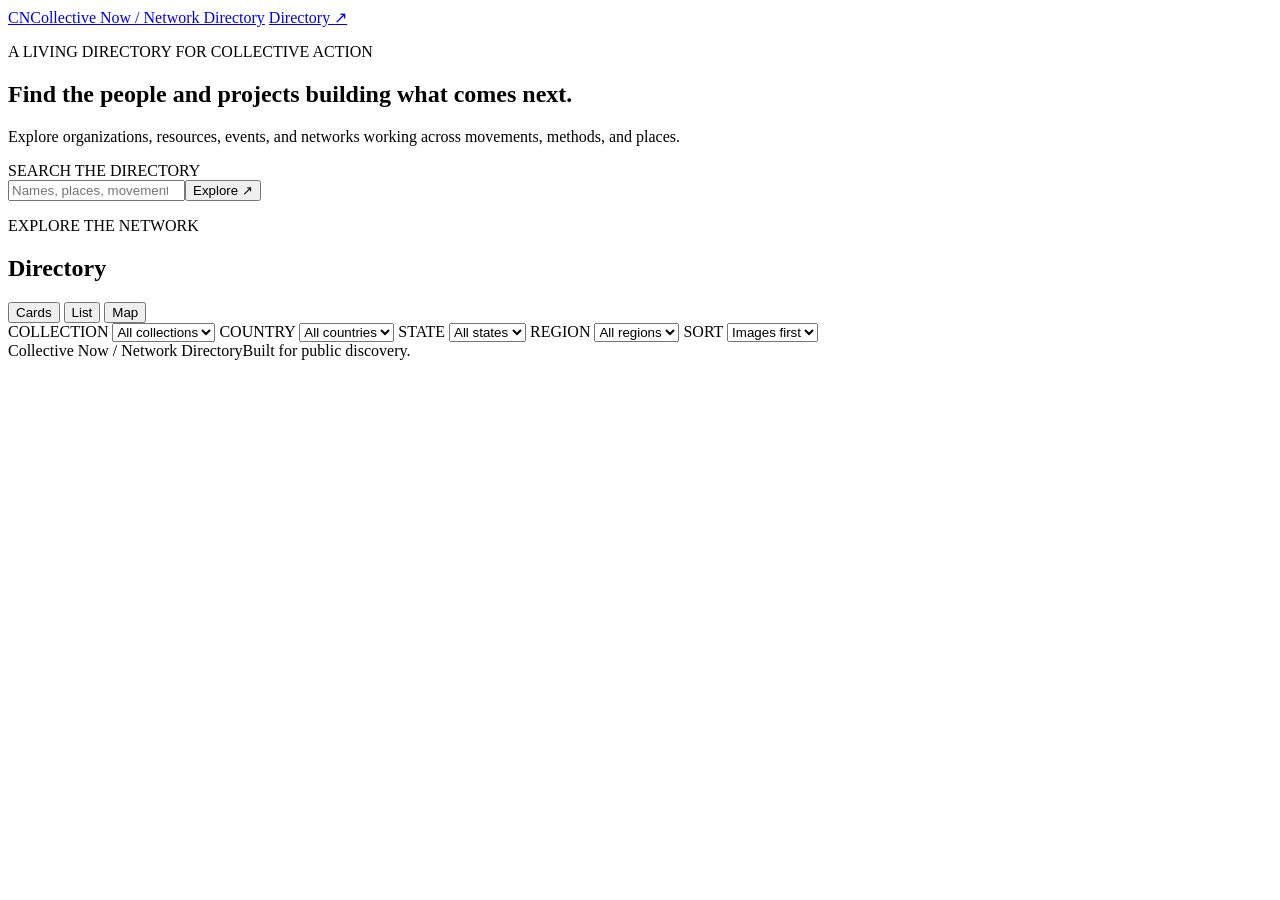
==== index.html @ 12b76c6c "Initialize standalone public directory" ====
<!doctype html>
<html lang="en">
<head>
  <meta charset="utf-8">
  <meta name="viewport" content="width=device-width, initial-scale=1">
  <meta name="theme-color" content="#121816">
  <meta name="description" content="Explore the people and projects building what comes next.">
  <title>Collective Now — Network Directory</title>
  <link rel="stylesheet" href="./vendor/leaflet/leaflet.css">
  <link rel="stylesheet" href="./styles.css">
  <script defer src="./vendor/leaflet/leaflet.js"></script>
  <script defer src="./app.js"></script>
</head>
<body>
  <div class="shell">
    <header class="site-header">
      <a class="brand" href="#/" aria-label="Collective Now directory home"><span class="brand-mark">CN</span><span>Collective Now <span class="brand-sub">/ Network Directory</span></span></a>
      <a class="nav-link" href="#/directory">Directory <span aria-hidden="true">↗</span></a>
    </header>

    <main id="main">
      <section class="hero" id="hero">
        <p class="eyebrow">A LIVING DIRECTORY FOR COLLECTIVE ACTION</p>
        <h1>Find the people and projects building what comes next.</h1>
        <p class="hero-lead">Explore organizations, resources, events, and networks working across movements, methods, and places.</p>
        <form id="hero-search" class="hero-search" action="#/directory">
          <label for="search">SEARCH THE DIRECTORY</label>
          <div class="hero-search-row"><input id="search" type="search" placeholder="Names, places, movements, or methods" autocomplete="off"><button type="submit">Explore <span aria-hidden="true">↗</span></button></div>
        </form>
        <div id="collections" class="collections" aria-label="Directory collections"></div>
      </section>

      <section class="directory" id="directory" aria-labelledby="directory-title">
        <div class="section-heading"><div><p class="eyebrow">EXPLORE THE NETWORK</p><h2 id="directory-title">Directory</h2></div><p id="result-count" class="count" aria-live="polite"></p></div>
        <div class="toolbar">
          <div class="view-switch" role="group" aria-label="Directory view">
            <button type="button" data-view="cards" aria-pressed="true">Cards</button>
            <button type="button" data-view="list" aria-pressed="false">List</button>
            <button type="button" data-view="map" aria-pressed="false">Map</button>
          </div>
          <button type="button" id="clear" class="clear" hidden>Clear filters</button>
        </div>
        <div class="filters">
          <label>COLLECTION <select id="kind"><option value="">All collections</option></select></label>
          <label>COUNTRY <select id="country"><option value="">All countries</option></select></label>
          <label>STATE <select id="state"><option value="">All states</option></select></label>
          <label>REGION <select id="region"><option value="">All regions</option></select></label>
          <label>SORT <select id="sort"><option value="image">Images first</option><option value="az">Name A–Z</option><option value="za">Name Z–A</option></select></label>
        </div>
        <div id="results" class="results cards" aria-live="polite"></div>
        <div id="pagination" class="pagination"></div>
      </section>

      <section id="detail" class="detail" hidden aria-live="polite"></section>
    </main>
    <footer><span>Collective Now / Network Directory</span><span>Built for public discovery.</span></footer>
  </div>
</body>
</html>
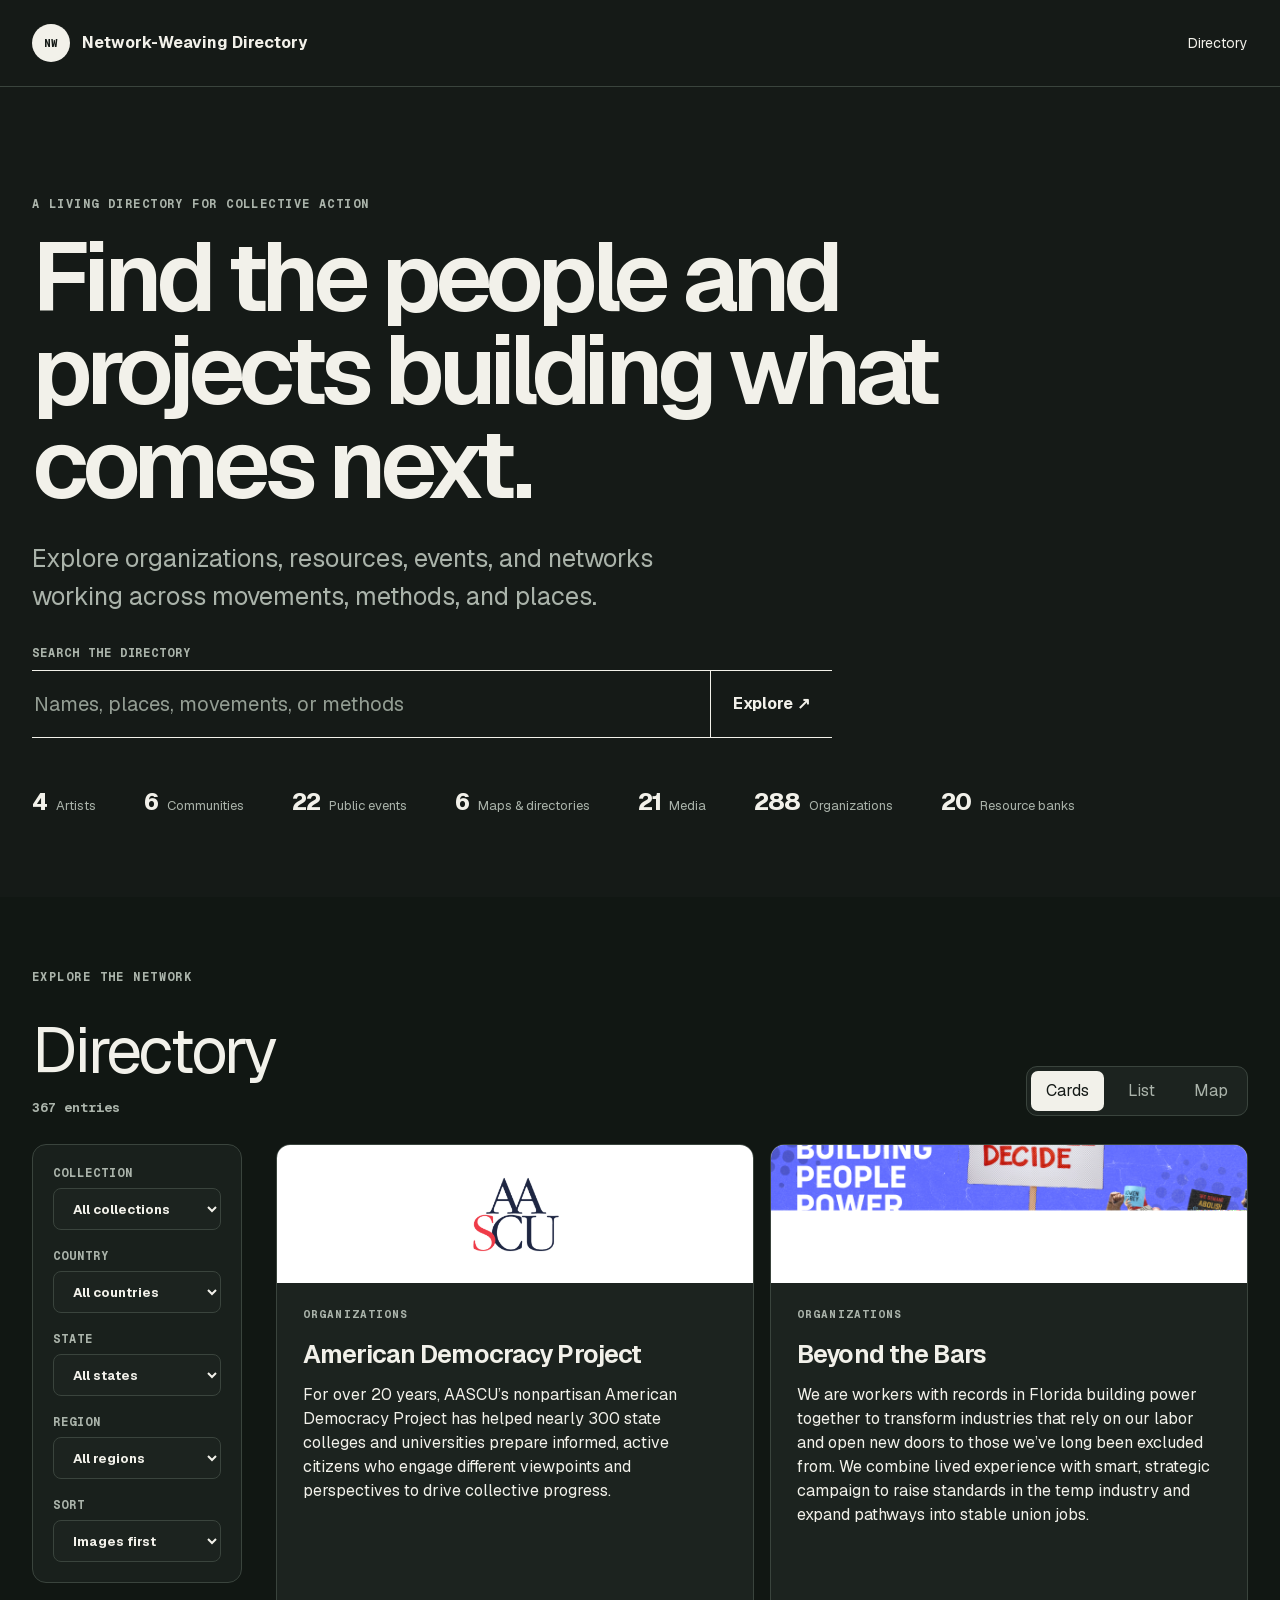
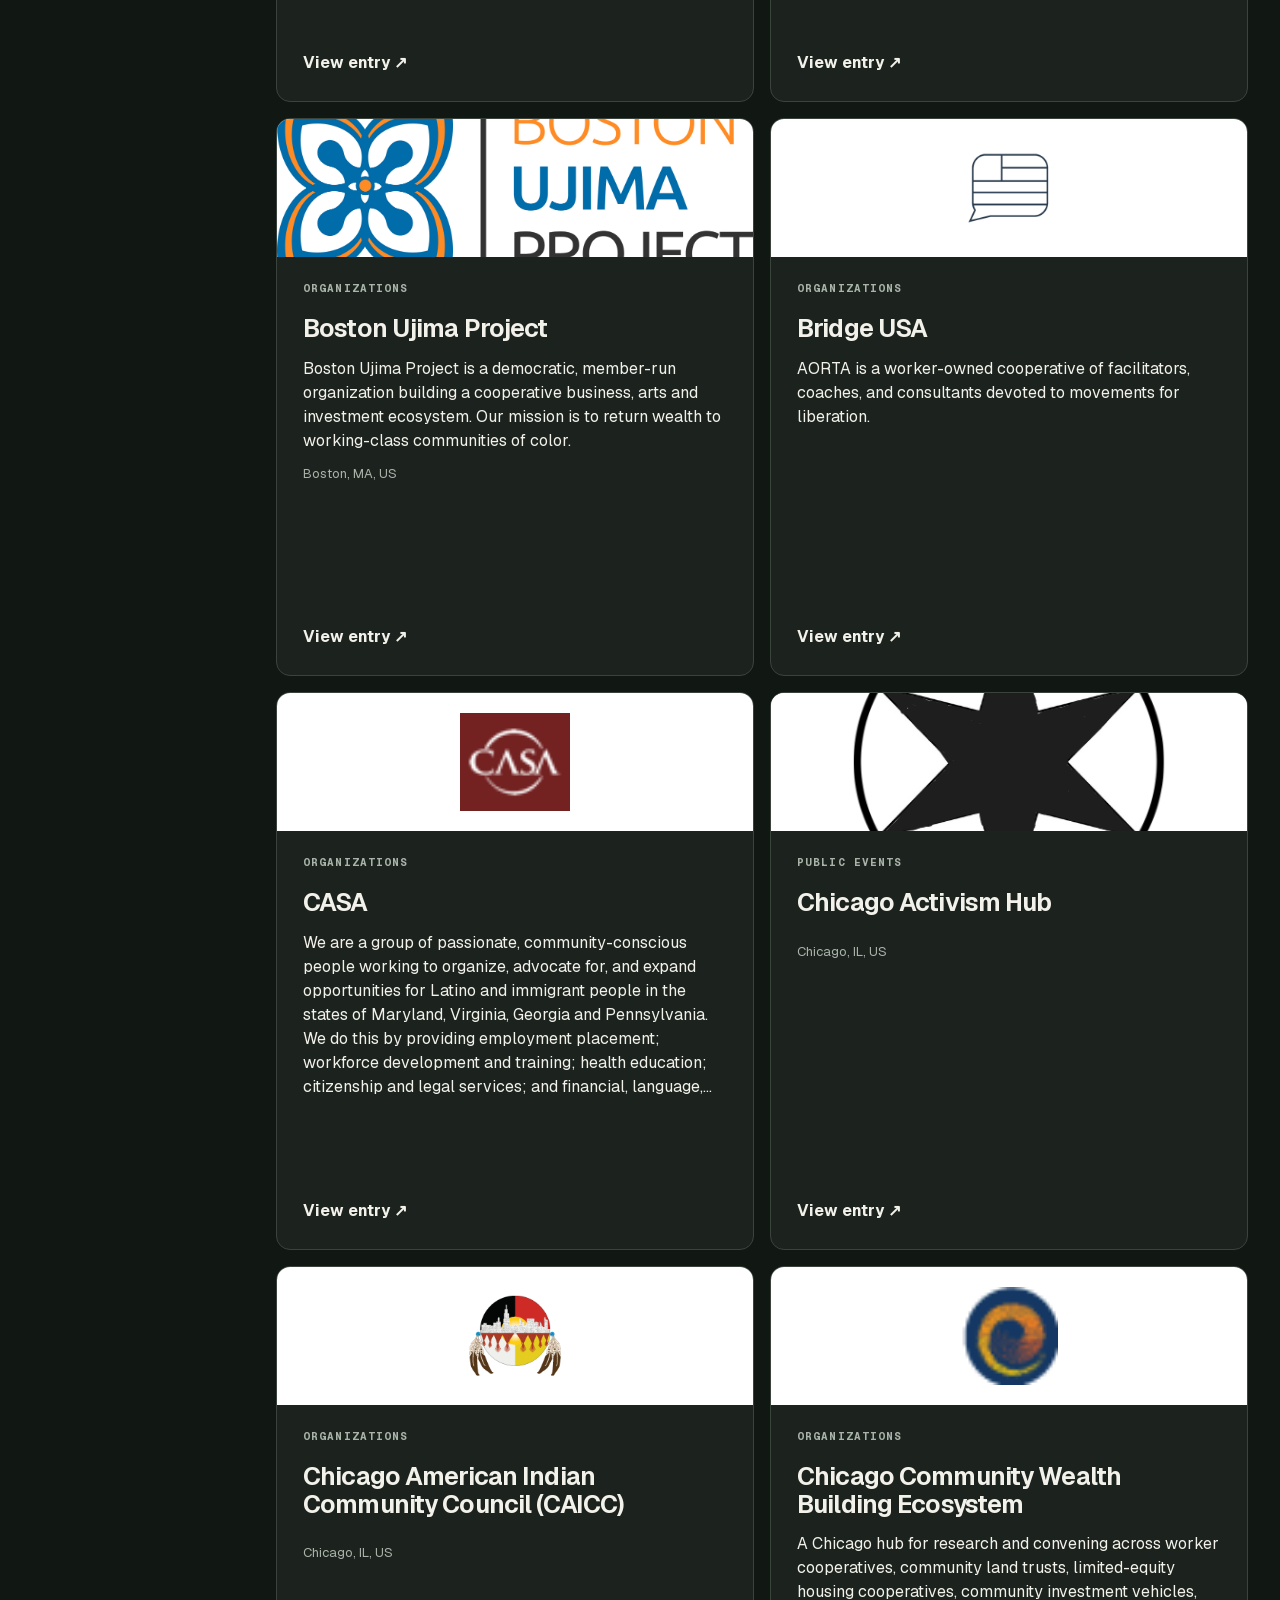
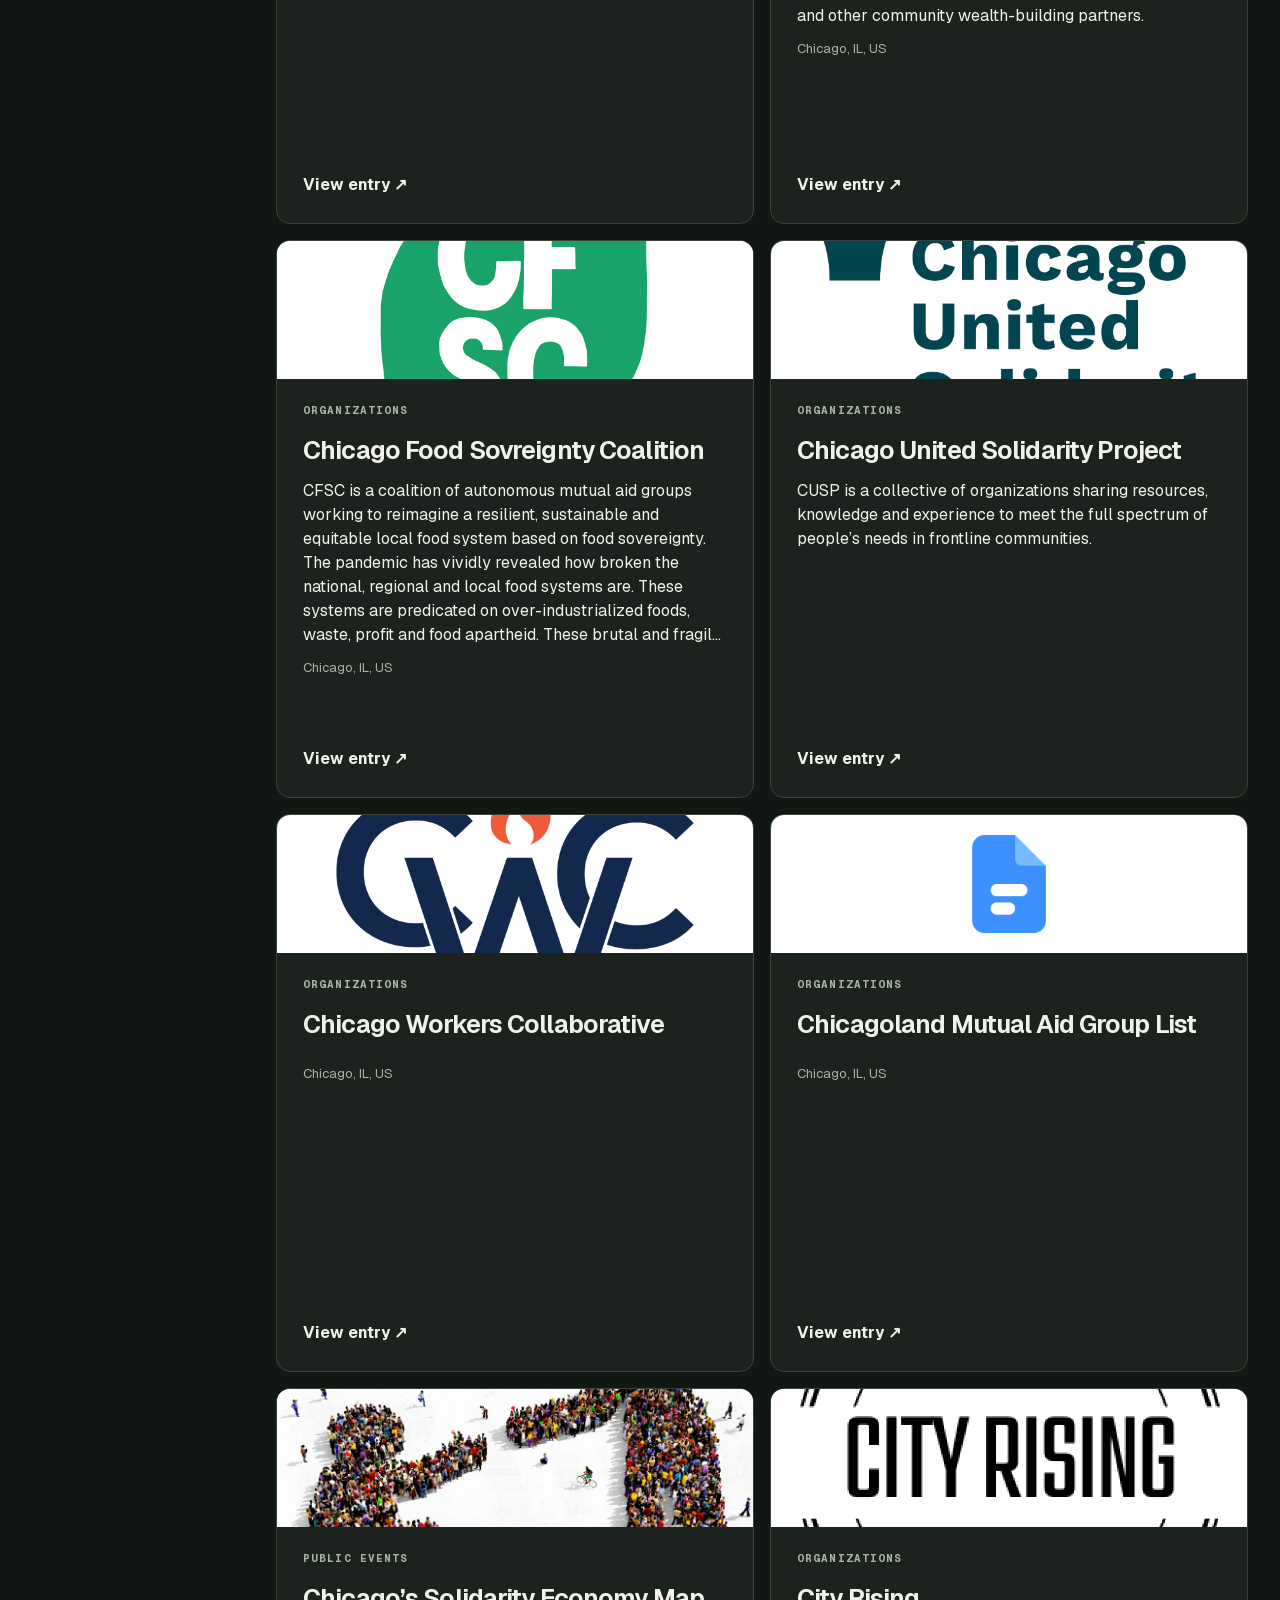
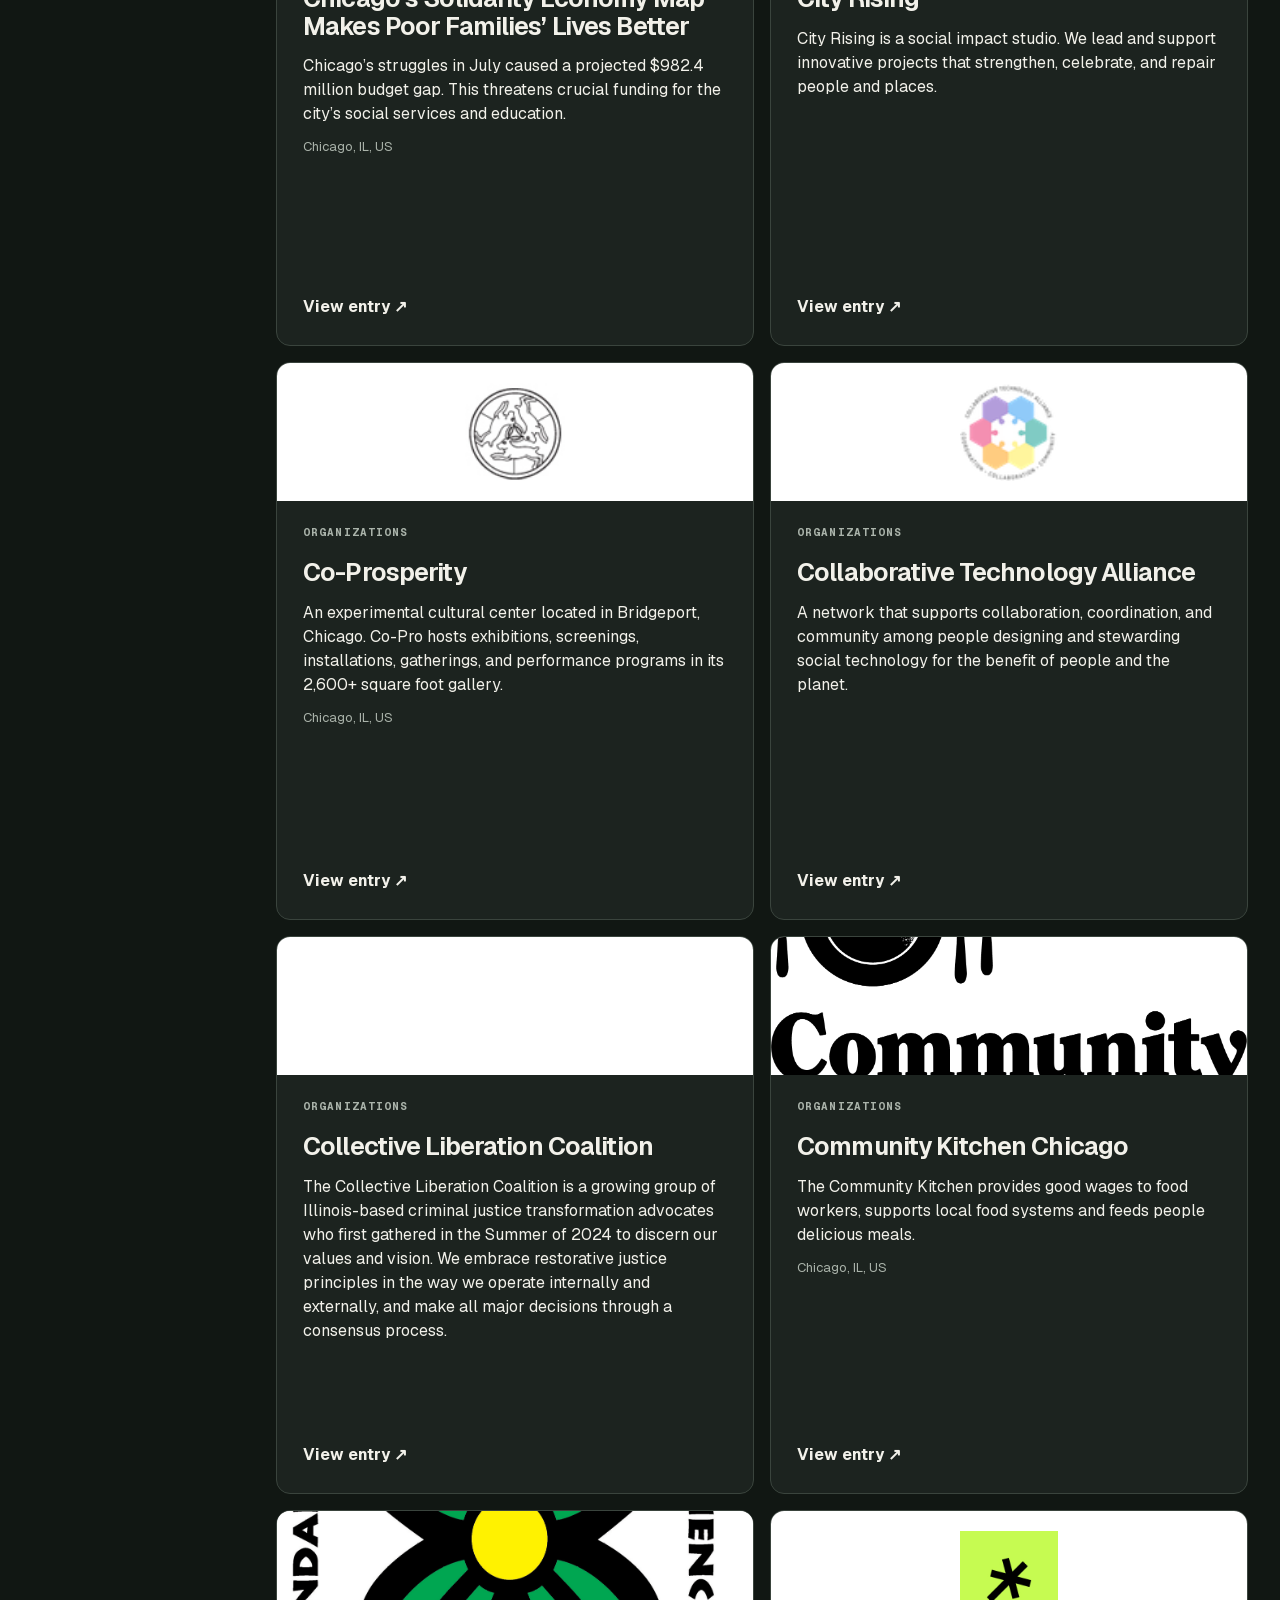
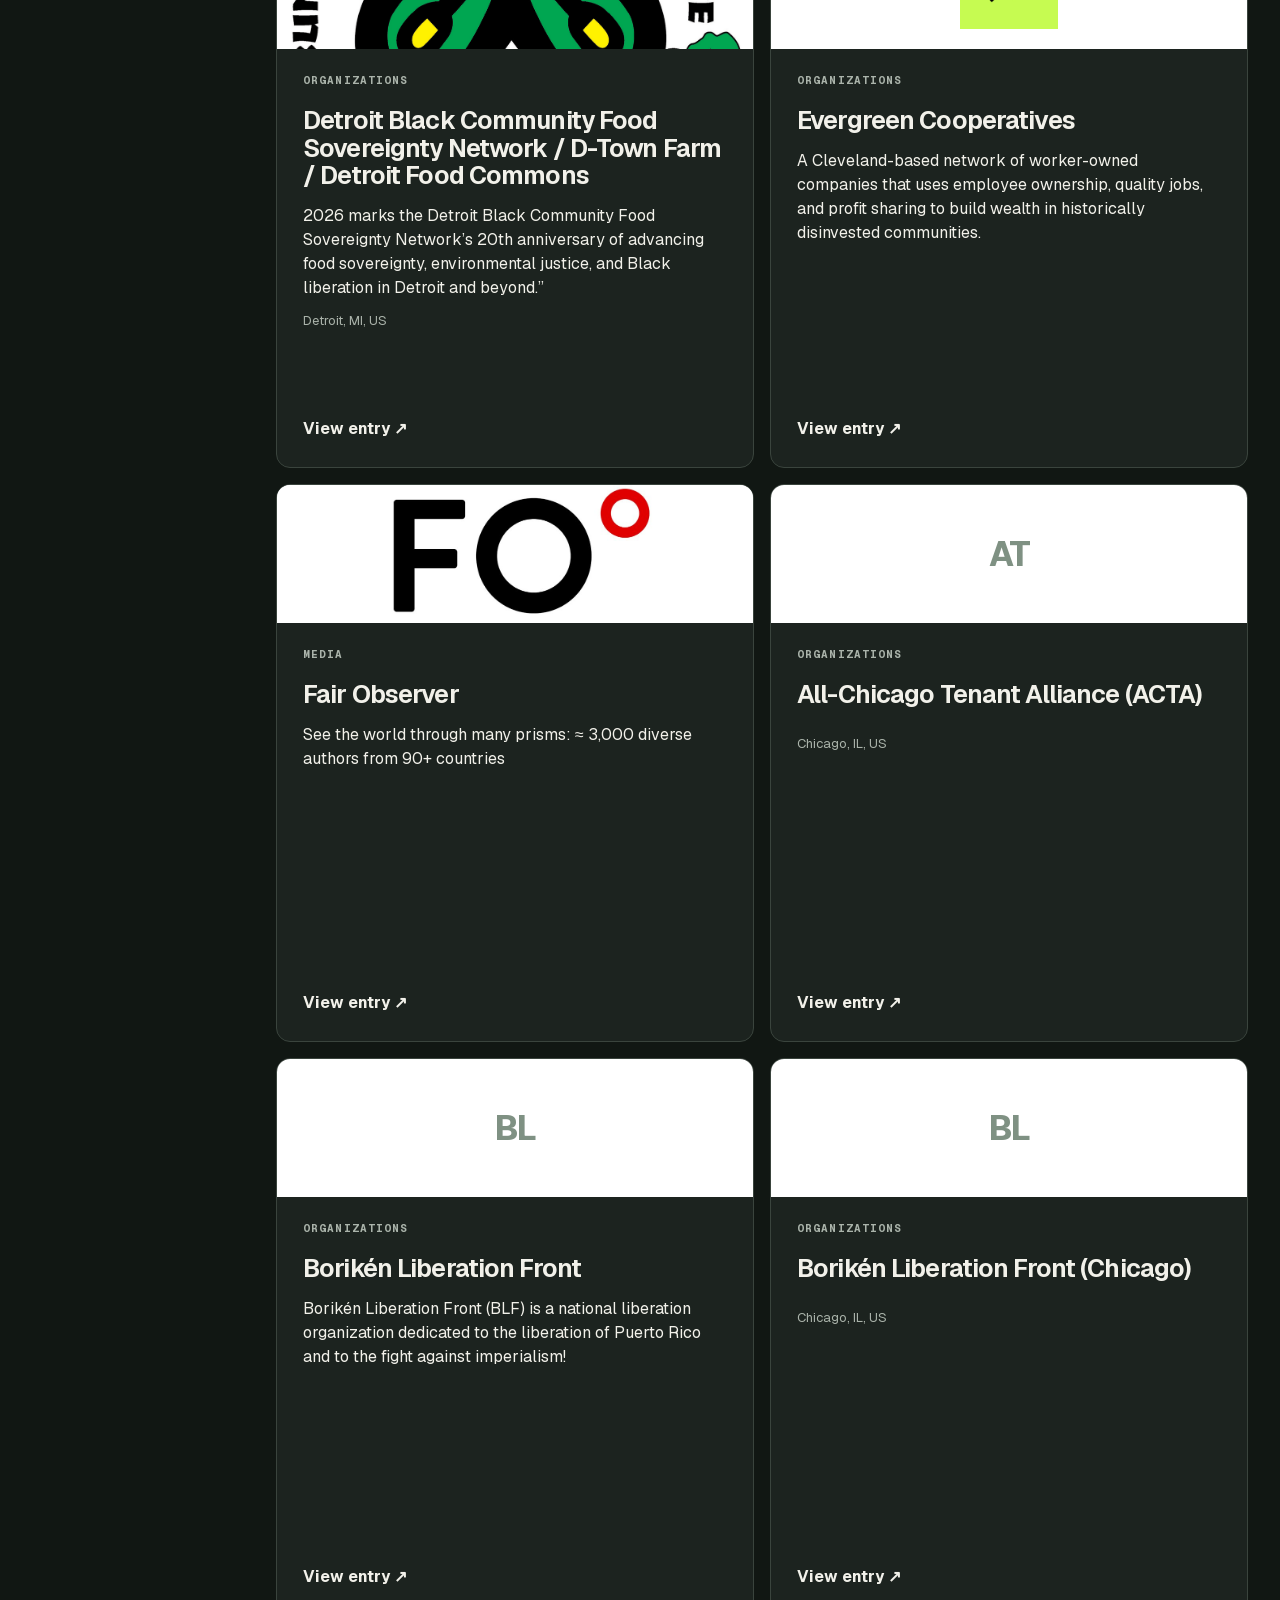
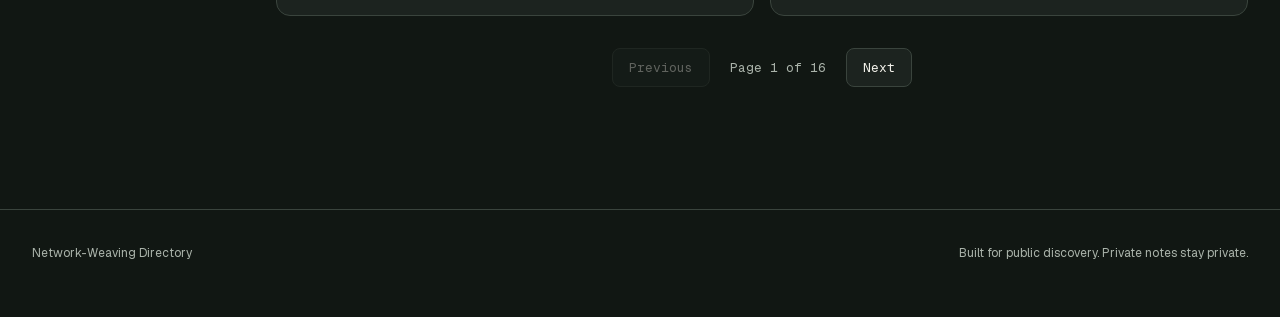
==== commit a897472e: "Restore original Network-Weaving Directory appearance" ====
--- a/index.html
+++ b/index.html
@@ -3,19 +3,20 @@
 <head>
   <meta charset="utf-8">
   <meta name="viewport" content="width=device-width, initial-scale=1">
-  <meta name="theme-color" content="#121816">
+  <meta name="theme-color" content="#151a17">
   <meta name="description" content="Explore the people and projects building what comes next.">
   <title>Collective Now — Network Directory</title>
   <link rel="stylesheet" href="./vendor/leaflet/leaflet.css">
   <link rel="stylesheet" href="./styles.css">
+  <link rel="stylesheet" href="./match.css">
   <script defer src="./vendor/leaflet/leaflet.js"></script>
   <script defer src="./app.js"></script>
 </head>
 <body>
   <div class="shell">
     <header class="site-header">
-      <a class="brand" href="#/" aria-label="Collective Now directory home"><span class="brand-mark">CN</span><span>Collective Now <span class="brand-sub">/ Network Directory</span></span></a>
-      <a class="nav-link" href="#/directory">Directory <span aria-hidden="true">↗</span></a>
+      <a class="brand" href="#/" aria-label="Network-Weaving Directory home"><span class="brand-mark">NW</span><span>Network-Weaving Directory</span></a>
+      <a class="nav-link" href="#/directory">Directory</a>
     </header>
 
     <main id="main">
@@ -31,29 +32,29 @@
       </section>
 
       <section class="directory" id="directory" aria-labelledby="directory-title">
-        <div class="section-heading"><div><p class="eyebrow">EXPLORE THE NETWORK</p><h2 id="directory-title">Directory</h2></div><p id="result-count" class="count" aria-live="polite"></p></div>
-        <div class="toolbar">
+        <div class="section-heading"><div><p class="eyebrow">EXPLORE THE NETWORK</p><h2 id="directory-title">Directory</h2><p id="result-count" class="count" aria-live="polite"></p></div>
           <div class="view-switch" role="group" aria-label="Directory view">
             <button type="button" data-view="cards" aria-pressed="true">Cards</button>
             <button type="button" data-view="list" aria-pressed="false">List</button>
             <button type="button" data-view="map" aria-pressed="false">Map</button>
           </div>
-          <button type="button" id="clear" class="clear" hidden>Clear filters</button>
         </div>
-        <div class="filters">
-          <label>COLLECTION <select id="kind"><option value="">All collections</option></select></label>
-          <label>COUNTRY <select id="country"><option value="">All countries</option></select></label>
-          <label>STATE <select id="state"><option value="">All states</option></select></label>
-          <label>REGION <select id="region"><option value="">All regions</option></select></label>
-          <label>SORT <select id="sort"><option value="image">Images first</option><option value="az">Name A–Z</option><option value="za">Name Z–A</option></select></label>
+        <div class="directory-layout">
+          <aside class="filters" aria-label="Directory filters">
+            <label>COLLECTION <select id="kind"><option value="">All collections</option></select></label>
+            <label>COUNTRY <select id="country"><option value="">All countries</option></select></label>
+            <label>STATE <select id="state"><option value="">All states</option></select></label>
+            <label>REGION <select id="region"><option value="">All regions</option></select></label>
+            <label>SORT <select id="sort"><option value="image">Images first</option><option value="az">Name A–Z</option><option value="za">Name Z–A</option></select></label>
+            <button type="button" id="clear" class="clear" hidden>Clear filters</button>
+          </aside>
+          <div class="directory-content"><div id="results" class="results cards" aria-live="polite"></div><div id="pagination" class="pagination"></div></div>
         </div>
-        <div id="results" class="results cards" aria-live="polite"></div>
-        <div id="pagination" class="pagination"></div>
       </section>
 
       <section id="detail" class="detail" hidden aria-live="polite"></section>
     </main>
-    <footer><span>Collective Now / Network Directory</span><span>Built for public discovery.</span></footer>
+    <footer><span>Network-Weaving Directory</span><span>Built for public discovery. Private notes stay private.</span></footer>
   </div>
 </body>
 </html>
--- a/vendor/leaflet/leaflet.css
+++ b/vendor/leaflet/leaflet.css
@@ -0,0 +1,661 @@
+/* required styles */
+
+.leaflet-pane,
+.leaflet-tile,
+.leaflet-marker-icon,
+.leaflet-marker-shadow,
+.leaflet-tile-container,
+.leaflet-pane > svg,
+.leaflet-pane > canvas,
+.leaflet-zoom-box,
+.leaflet-image-layer,
+.leaflet-layer {
+	position: absolute;
+	left: 0;
+	top: 0;
+	}
+.leaflet-container {
+	overflow: hidden;
+	}
+.leaflet-tile,
+.leaflet-marker-icon,
+.leaflet-marker-shadow {
+	-webkit-user-select: none;
+	   -moz-user-select: none;
+	        user-select: none;
+	  -webkit-user-drag: none;
+	}
+/* Prevents IE11 from highlighting tiles in blue */
+.leaflet-tile::selection {
+	background: transparent;
+}
+/* Safari renders non-retina tile on retina better with this, but Chrome is worse */
+.leaflet-safari .leaflet-tile {
+	image-rendering: -webkit-optimize-contrast;
+	}
+/* hack that prevents hw layers "stretching" when loading new tiles */
+.leaflet-safari .leaflet-tile-container {
+	width: 1600px;
+	height: 1600px;
+	-webkit-transform-origin: 0 0;
+	}
+.leaflet-marker-icon,
+.leaflet-marker-shadow {
+	display: block;
+	}
+/* .leaflet-container svg: reset svg max-width decleration shipped in Joomla! (joomla.org) 3.x */
+/* .leaflet-container img: map is broken in FF if you have max-width: 100% on tiles */
+.leaflet-container .leaflet-overlay-pane svg {
+	max-width: none !important;
+	max-height: none !important;
+	}
+.leaflet-container .leaflet-marker-pane img,
+.leaflet-container .leaflet-shadow-pane img,
+.leaflet-container .leaflet-tile-pane img,
+.leaflet-container img.leaflet-image-layer,
+.leaflet-container .leaflet-tile {
+	max-width: none !important;
+	max-height: none !important;
+	width: auto;
+	padding: 0;
+	}
+
+.leaflet-container img.leaflet-tile {
+	/* See: https://bugs.chromium.org/p/chromium/issues/detail?id=600120 */
+	mix-blend-mode: plus-lighter;
+}
+
+.leaflet-container.leaflet-touch-zoom {
+	-ms-touch-action: pan-x pan-y;
+	touch-action: pan-x pan-y;
+	}
+.leaflet-container.leaflet-touch-drag {
+	-ms-touch-action: pinch-zoom;
+	/* Fallback for FF which doesn't support pinch-zoom */
+	touch-action: none;
+	touch-action: pinch-zoom;
+}
+.leaflet-container.leaflet-touch-drag.leaflet-touch-zoom {
+	-ms-touch-action: none;
+	touch-action: none;
+}
+.leaflet-container {
+	-webkit-tap-highlight-color: transparent;
+}
+.leaflet-container a {
+	-webkit-tap-highlight-color: rgba(51, 181, 229, 0.4);
+}
+.leaflet-tile {
+	filter: inherit;
+	visibility: hidden;
+	}
+.leaflet-tile-loaded {
+	visibility: inherit;
+	}
+.leaflet-zoom-box {
+	width: 0;
+	height: 0;
+	-moz-box-sizing: border-box;
+	     box-sizing: border-box;
+	z-index: 800;
+	}
+/* workaround for https://bugzilla.mozilla.org/show_bug.cgi?id=888319 */
+.leaflet-overlay-pane svg {
+	-moz-user-select: none;
+	}
+
+.leaflet-pane         { z-index: 400; }
+
+.leaflet-tile-pane    { z-index: 200; }
+.leaflet-overlay-pane { z-index: 400; }
+.leaflet-shadow-pane  { z-index: 500; }
+.leaflet-marker-pane  { z-index: 600; }
+.leaflet-tooltip-pane   { z-index: 650; }
+.leaflet-popup-pane   { z-index: 700; }
+
+.leaflet-map-pane canvas { z-index: 100; }
+.leaflet-map-pane svg    { z-index: 200; }
+
+.leaflet-vml-shape {
+	width: 1px;
+	height: 1px;
+	}
+.lvml {
+	behavior: url(#default#VML);
+	display: inline-block;
+	position: absolute;
+	}
+
+
+/* control positioning */
+
+.leaflet-control {
+	position: relative;
+	z-index: 800;
+	pointer-events: visiblePainted; /* IE 9-10 doesn't have auto */
+	pointer-events: auto;
+	}
+.leaflet-top,
+.leaflet-bottom {
+	position: absolute;
+	z-index: 1000;
+	pointer-events: none;
+	}
+.leaflet-top {
+	top: 0;
+	}
+.leaflet-right {
+	right: 0;
+	}
+.leaflet-bottom {
+	bottom: 0;
+	}
+.leaflet-left {
+	left: 0;
+	}
+.leaflet-control {
+	float: left;
+	clear: both;
+	}
+.leaflet-right .leaflet-control {
+	float: right;
+	}
+.leaflet-top .leaflet-control {
+	margin-top: 10px;
+	}
+.leaflet-bottom .leaflet-control {
+	margin-bottom: 10px;
+	}
+.leaflet-left .leaflet-control {
+	margin-left: 10px;
+	}
+.leaflet-right .leaflet-control {
+	margin-right: 10px;
+	}
+
+
+/* zoom and fade animations */
+
+.leaflet-fade-anim .leaflet-popup {
+	opacity: 0;
+	-webkit-transition: opacity 0.2s linear;
+	   -moz-transition: opacity 0.2s linear;
+	        transition: opacity 0.2s linear;
+	}
+.leaflet-fade-anim .leaflet-map-pane .leaflet-popup {
+	opacity: 1;
+	}
+.leaflet-zoom-animated {
+	-webkit-transform-origin: 0 0;
+	    -ms-transform-origin: 0 0;
+	        transform-origin: 0 0;
+	}
+svg.leaflet-zoom-animated {
+	will-change: transform;
+}
+
+.leaflet-zoom-anim .leaflet-zoom-animated {
+	-webkit-transition: -webkit-transform 0.25s cubic-bezier(0,0,0.25,1);
+	   -moz-transition:    -moz-transform 0.25s cubic-bezier(0,0,0.25,1);
+	        transition:         transform 0.25s cubic-bezier(0,0,0.25,1);
+	}
+.leaflet-zoom-anim .leaflet-tile,
+.leaflet-pan-anim .leaflet-tile {
+	-webkit-transition: none;
+	   -moz-transition: none;
+	        transition: none;
+	}
+
+.leaflet-zoom-anim .leaflet-zoom-hide {
+	visibility: hidden;
+	}
+
+
+/* cursors */
+
+.leaflet-interactive {
+	cursor: pointer;
+	}
+.leaflet-grab {
+	cursor: -webkit-grab;
+	cursor:    -moz-grab;
+	cursor:         grab;
+	}
+.leaflet-crosshair,
+.leaflet-crosshair .leaflet-interactive {
+	cursor: crosshair;
+	}
+.leaflet-popup-pane,
+.leaflet-control {
+	cursor: auto;
+	}
+.leaflet-dragging .leaflet-grab,
+.leaflet-dragging .leaflet-grab .leaflet-interactive,
+.leaflet-dragging .leaflet-marker-draggable {
+	cursor: move;
+	cursor: -webkit-grabbing;
+	cursor:    -moz-grabbing;
+	cursor:         grabbing;
+	}
+
+/* marker & overlays interactivity */
+.leaflet-marker-icon,
+.leaflet-marker-shadow,
+.leaflet-image-layer,
+.leaflet-pane > svg path,
+.leaflet-tile-container {
+	pointer-events: none;
+	}
+
+.leaflet-marker-icon.leaflet-interactive,
+.leaflet-image-layer.leaflet-interactive,
+.leaflet-pane > svg path.leaflet-interactive,
+svg.leaflet-image-layer.leaflet-interactive path {
+	pointer-events: visiblePainted; /* IE 9-10 doesn't have auto */
+	pointer-events: auto;
+	}
+
+/* visual tweaks */
+
+.leaflet-container {
+	background: #ddd;
+	outline-offset: 1px;
+	}
+.leaflet-container a {
+	color: #0078A8;
+	}
+.leaflet-zoom-box {
+	border: 2px dotted #38f;
+	background: rgba(255,255,255,0.5);
+	}
+
+
+/* general typography */
+.leaflet-container {
+	font-family: "Helvetica Neue", Arial, Helvetica, sans-serif;
+	font-size: 12px;
+	font-size: 0.75rem;
+	line-height: 1.5;
+	}
+
+
+/* general toolbar styles */
+
+.leaflet-bar {
+	box-shadow: 0 1px 5px rgba(0,0,0,0.65);
+	border-radius: 4px;
+	}
+.leaflet-bar a {
+	background-color: #fff;
+	border-bottom: 1px solid #ccc;
+	width: 26px;
+	height: 26px;
+	line-height: 26px;
+	display: block;
+	text-align: center;
+	text-decoration: none;
+	color: black;
+	}
+.leaflet-bar a,
+.leaflet-control-layers-toggle {
+	background-position: 50% 50%;
+	background-repeat: no-repeat;
+	display: block;
+	}
+.leaflet-bar a:hover,
+.leaflet-bar a:focus {
+	background-color: #f4f4f4;
+	}
+.leaflet-bar a:first-child {
+	border-top-left-radius: 4px;
+	border-top-right-radius: 4px;
+	}
+.leaflet-bar a:last-child {
+	border-bottom-left-radius: 4px;
+	border-bottom-right-radius: 4px;
+	border-bottom: none;
+	}
+.leaflet-bar a.leaflet-disabled {
+	cursor: default;
+	background-color: #f4f4f4;
+	color: #bbb;
+	}
+
+.leaflet-touch .leaflet-bar a {
+	width: 30px;
+	height: 30px;
+	line-height: 30px;
+	}
+.leaflet-touch .leaflet-bar a:first-child {
+	border-top-left-radius: 2px;
+	border-top-right-radius: 2px;
+	}
+.leaflet-touch .leaflet-bar a:last-child {
+	border-bottom-left-radius: 2px;
+	border-bottom-right-radius: 2px;
+	}
+
+/* zoom control */
+
+.leaflet-control-zoom-in,
+.leaflet-control-zoom-out {
+	font: bold 18px 'Lucida Console', Monaco, monospace;
+	text-indent: 1px;
+	}
+
+.leaflet-touch .leaflet-control-zoom-in, .leaflet-touch .leaflet-control-zoom-out  {
+	font-size: 22px;
+	}
+
+
+/* layers control */
+
+.leaflet-control-layers {
+	box-shadow: 0 1px 5px rgba(0,0,0,0.4);
+	background: #fff;
+	border-radius: 5px;
+	}
+.leaflet-control-layers-toggle {
+	background-image: url(images/layers.png);
+	width: 36px;
+	height: 36px;
+	}
+.leaflet-retina .leaflet-control-layers-toggle {
+	background-image: url(images/layers-2x.png);
+	background-size: 26px 26px;
+	}
+.leaflet-touch .leaflet-control-layers-toggle {
+	width: 44px;
+	height: 44px;
+	}
+.leaflet-control-layers .leaflet-control-layers-list,
+.leaflet-control-layers-expanded .leaflet-control-layers-toggle {
+	display: none;
+	}
+.leaflet-control-layers-expanded .leaflet-control-layers-list {
+	display: block;
+	position: relative;
+	}
+.leaflet-control-layers-expanded {
+	padding: 6px 10px 6px 6px;
+	color: #333;
+	background: #fff;
+	}
+.leaflet-control-layers-scrollbar {
+	overflow-y: scroll;
+	overflow-x: hidden;
+	padding-right: 5px;
+	}
+.leaflet-control-layers-selector {
+	margin-top: 2px;
+	position: relative;
+	top: 1px;
+	}
+.leaflet-control-layers label {
+	display: block;
+	font-size: 13px;
+	font-size: 1.08333em;
+	}
+.leaflet-control-layers-separator {
+	height: 0;
+	border-top: 1px solid #ddd;
+	margin: 5px -10px 5px -6px;
+	}
+
+/* Default icon URLs */
+.leaflet-default-icon-path { /* used only in path-guessing heuristic, see L.Icon.Default */
+	background-image: url(images/marker-icon.png);
+	}
+
+
+/* attribution and scale controls */
+
+.leaflet-container .leaflet-control-attribution {
+	background: #fff;
+	background: rgba(255, 255, 255, 0.8);
+	margin: 0;
+	}
+.leaflet-control-attribution,
+.leaflet-control-scale-line {
+	padding: 0 5px;
+	color: #333;
+	line-height: 1.4;
+	}
+.leaflet-control-attribution a {
+	text-decoration: none;
+	}
+.leaflet-control-attribution a:hover,
+.leaflet-control-attribution a:focus {
+	text-decoration: underline;
+	}
+.leaflet-attribution-flag {
+	display: inline !important;
+	vertical-align: baseline !important;
+	width: 1em;
+	height: 0.6669em;
+	}
+.leaflet-left .leaflet-control-scale {
+	margin-left: 5px;
+	}
+.leaflet-bottom .leaflet-control-scale {
+	margin-bottom: 5px;
+	}
+.leaflet-control-scale-line {
+	border: 2px solid #777;
+	border-top: none;
+	line-height: 1.1;
+	padding: 2px 5px 1px;
+	white-space: nowrap;
+	-moz-box-sizing: border-box;
+	     box-sizing: border-box;
+	background: rgba(255, 255, 255, 0.8);
+	text-shadow: 1px 1px #fff;
+	}
+.leaflet-control-scale-line:not(:first-child) {
+	border-top: 2px solid #777;
+	border-bottom: none;
+	margin-top: -2px;
+	}
+.leaflet-control-scale-line:not(:first-child):not(:last-child) {
+	border-bottom: 2px solid #777;
+	}
+
+.leaflet-touch .leaflet-control-attribution,
+.leaflet-touch .leaflet-control-layers,
+.leaflet-touch .leaflet-bar {
+	box-shadow: none;
+	}
+.leaflet-touch .leaflet-control-layers,
+.leaflet-touch .leaflet-bar {
+	border: 2px solid rgba(0,0,0,0.2);
+	background-clip: padding-box;
+	}
+
+
+/* popup */
+
+.leaflet-popup {
+	position: absolute;
+	text-align: center;
+	margin-bottom: 20px;
+	}
+.leaflet-popup-content-wrapper {
+	padding: 1px;
+	text-align: left;
+	border-radius: 12px;
+	}
+.leaflet-popup-content {
+	margin: 13px 24px 13px 20px;
+	line-height: 1.3;
+	font-size: 13px;
+	font-size: 1.08333em;
+	min-height: 1px;
+	}
+.leaflet-popup-content p {
+	margin: 17px 0;
+	margin: 1.3em 0;
+	}
+.leaflet-popup-tip-container {
+	width: 40px;
+	height: 20px;
+	position: absolute;
+	left: 50%;
+	margin-top: -1px;
+	margin-left: -20px;
+	overflow: hidden;
+	pointer-events: none;
+	}
+.leaflet-popup-tip {
+	width: 17px;
+	height: 17px;
+	padding: 1px;
+
+	margin: -10px auto 0;
+	pointer-events: auto;
+
+	-webkit-transform: rotate(45deg);
+	   -moz-transform: rotate(45deg);
+	    -ms-transform: rotate(45deg);
+	        transform: rotate(45deg);
+	}
+.leaflet-popup-content-wrapper,
+.leaflet-popup-tip {
+	background: white;
+	color: #333;
+	box-shadow: 0 3px 14px rgba(0,0,0,0.4);
+	}
+.leaflet-container a.leaflet-popup-close-button {
+	position: absolute;
+	top: 0;
+	right: 0;
+	border: none;
+	text-align: center;
+	width: 24px;
+	height: 24px;
+	font: 16px/24px Tahoma, Verdana, sans-serif;
+	color: #757575;
+	text-decoration: none;
+	background: transparent;
+	}
+.leaflet-container a.leaflet-popup-close-button:hover,
+.leaflet-container a.leaflet-popup-close-button:focus {
+	color: #585858;
+	}
+.leaflet-popup-scrolled {
+	overflow: auto;
+	}
+
+.leaflet-oldie .leaflet-popup-content-wrapper {
+	-ms-zoom: 1;
+	}
+.leaflet-oldie .leaflet-popup-tip {
+	width: 24px;
+	margin: 0 auto;
+
+	-ms-filter: "progid:DXImageTransform.Microsoft.Matrix(M11=0.70710678, M12=0.70710678, M21=-0.70710678, M22=0.70710678)";
+	filter: progid:DXImageTransform.Microsoft.Matrix(M11=0.70710678, M12=0.70710678, M21=-0.70710678, M22=0.70710678);
+	}
+
+.leaflet-oldie .leaflet-control-zoom,
+.leaflet-oldie .leaflet-control-layers,
+.leaflet-oldie .leaflet-popup-content-wrapper,
+.leaflet-oldie .leaflet-popup-tip {
+	border: 1px solid #999;
+	}
+
+
+/* div icon */
+
+.leaflet-div-icon {
+	background: #fff;
+	border: 1px solid #666;
+	}
+
+
+/* Tooltip */
+/* Base styles for the element that has a tooltip */
+.leaflet-tooltip {
+	position: absolute;
+	padding: 6px;
+	background-color: #fff;
+	border: 1px solid #fff;
+	border-radius: 3px;
+	color: #222;
+	white-space: nowrap;
+	-webkit-user-select: none;
+	-moz-user-select: none;
+	-ms-user-select: none;
+	user-select: none;
+	pointer-events: none;
+	box-shadow: 0 1px 3px rgba(0,0,0,0.4);
+	}
+.leaflet-tooltip.leaflet-interactive {
+	cursor: pointer;
+	pointer-events: auto;
+	}
+.leaflet-tooltip-top:before,
+.leaflet-tooltip-bottom:before,
+.leaflet-tooltip-left:before,
+.leaflet-tooltip-right:before {
+	position: absolute;
+	pointer-events: none;
+	border: 6px solid transparent;
+	background: transparent;
+	content: "";
+	}
+
+/* Directions */
+
+.leaflet-tooltip-bottom {
+	margin-top: 6px;
+}
+.leaflet-tooltip-top {
+	margin-top: -6px;
+}
+.leaflet-tooltip-bottom:before,
+.leaflet-tooltip-top:before {
+	left: 50%;
+	margin-left: -6px;
+	}
+.leaflet-tooltip-top:before {
+	bottom: 0;
+	margin-bottom: -12px;
+	border-top-color: #fff;
+	}
+.leaflet-tooltip-bottom:before {
+	top: 0;
+	margin-top: -12px;
+	margin-left: -6px;
+	border-bottom-color: #fff;
+	}
+.leaflet-tooltip-left {
+	margin-left: -6px;
+}
+.leaflet-tooltip-right {
+	margin-left: 6px;
+}
+.leaflet-tooltip-left:before,
+.leaflet-tooltip-right:before {
+	top: 50%;
+	margin-top: -6px;
+	}
+.leaflet-tooltip-left:before {
+	right: 0;
+	margin-right: -12px;
+	border-left-color: #fff;
+	}
+.leaflet-tooltip-right:before {
+	left: 0;
+	margin-left: -12px;
+	border-right-color: #fff;
+	}
+
+/* Printing */
+
+@media print {
+	/* Prevent printers from removing background-images of controls. */
+	.leaflet-control {
+		-webkit-print-color-adjust: exact;
+		print-color-adjust: exact;
+		}
+	}
--- a/styles.css
+++ b/styles.css
@@ -0,0 +1,8 @@
+:root{color-scheme:dark;--bg:#121816;--panel:#1a211e;--panel2:#202923;--ink:#f1efe8;--muted:#a6afa8;--line:#3c4840;--lime:#d4e59c;--mono:ui-monospace,SFMono-Regular,Menlo,Consolas,monospace;font-family:Inter,"Helvetica Neue",Arial,sans-serif}
+*{box-sizing:border-box}html{scroll-behavior:smooth}body{margin:0;background:var(--bg);color:var(--ink)}button,input,select{font:inherit}button,a,select{touch-action:manipulation}button{cursor:pointer}a{color:inherit}a:hover{color:var(--lime)}button:focus-visible,a:focus-visible,input:focus-visible,select:focus-visible{outline:2px solid var(--lime);outline-offset:3px}
+.shell{max-width:1300px;margin:auto;padding:0 clamp(20px,3vw,48px)}.site-header{height:92px;display:flex;align-items:center;justify-content:space-between;border-bottom:1px solid var(--line)}.brand{display:flex;align-items:center;gap:12px;text-decoration:none;font-size:16px;font-weight:750}.brand-mark{width:40px;height:40px;border-radius:50%;background:var(--ink);color:var(--bg);display:grid;place-items:center;font:700 12px var(--mono)}.brand-sub{color:var(--muted);font-weight:500}.nav-link{text-decoration:none;font-size:14px}.eyebrow{font:700 12px var(--mono);letter-spacing:.14em;color:var(--lime)}.hero{padding:clamp(90px,12vw,155px) 0 84px}.hero h1{max-width:1010px;margin:26px 0 24px;font-size:clamp(53px,7vw,110px);line-height:.99;letter-spacing:-.075em;font-weight:760}.hero-lead{max-width:610px;color:var(--muted);font-size:clamp(19px,2vw,25px);line-height:1.45}.hero-search{margin-top:42px;max-width:850px}.hero-search label,.filters label{display:block;font:700 11px var(--mono);letter-spacing:.13em;color:var(--muted)}.hero-search-row{display:flex;border-block:1px solid var(--ink);margin-top:10px}.hero-search input{min-width:0;flex:1;padding:20px 2px;border:0;background:transparent;color:var(--ink);outline:0;font-size:18px}.hero-search input::placeholder{color:#7f8981}.hero-search button{border:0;border-left:1px solid var(--ink);padding:0 24px;background:transparent;color:var(--ink);font-weight:700}.hero-search button:hover{background:var(--lime);color:var(--bg)}.collections{display:flex;flex-wrap:wrap;gap:9px;margin-top:55px}.collection{background:var(--panel);border:1px solid var(--line);border-radius:99px;color:var(--ink);padding:10px 15px;font-size:13px}.collection b{font-family:var(--mono);margin-right:8px;color:var(--lime)}.collection:hover,.collection.active{background:var(--lime);color:var(--bg)}.collection:hover b,.collection.active b{color:var(--bg)}
+.directory{padding:36px 0 90px;border-top:1px solid var(--line)}.section-heading{display:flex;align-items:end;justify-content:space-between;gap:20px}.section-heading h2{font-size:clamp(44px,6vw,76px);letter-spacing:-.06em;line-height:1;margin:15px 0 26px}.count{color:var(--muted);font:14px var(--mono);white-space:nowrap}.toolbar{display:flex;justify-content:space-between;align-items:center;border-bottom:1px solid var(--line);padding:20px 0}.view-switch{display:flex;gap:5px}.view-switch button,.clear,.pagination button{border:1px solid var(--line);border-radius:99px;padding:10px 16px;background:transparent;color:var(--ink);font-size:13px}.view-switch button[aria-pressed=true]{background:var(--ink);border-color:var(--ink);color:var(--bg)}.clear{border:0;color:var(--lime)}.filters{display:grid;grid-template-columns:repeat(5,minmax(120px,1fr));gap:18px;padding:27px 0}.filters select{display:block;width:100%;margin-top:10px;padding:11px 28px 11px 10px;border:1px solid var(--line);background:var(--panel);color:var(--ink);border-radius:3px;font-size:14px}.results.cards{display:grid;grid-template-columns:repeat(3,minmax(0,1fr));gap:18px}.card{background:var(--panel);border:1px solid var(--line);min-height:350px;display:flex;flex-direction:column;overflow:hidden}.card-art{height:150px;display:grid;place-items:center;background:var(--panel2);overflow:hidden;color:var(--lime);font-size:44px;font-weight:700;letter-spacing:-.1em}.card-art img{height:100%;width:100%;object-fit:cover}.card-art.logo img{object-fit:contain;max-height:112px;max-width:80%}.card-body{padding:23px;display:flex;flex-direction:column;flex:1}.kind{font:700 11px var(--mono);letter-spacing:.1em;color:var(--lime);text-transform:uppercase}.card h3{font-size:24px;line-height:1.14;letter-spacing:-.035em;margin:12px 0}.card h3 a{text-decoration:none}.summary{color:var(--muted);line-height:1.48;font-size:14px;overflow-wrap:anywhere}.card .summary{display:-webkit-box;-webkit-line-clamp:4;-webkit-box-orient:vertical;overflow:hidden}.meta{color:#bdc5bd;font:12px var(--mono);margin-top:auto;padding-top:15px}.view-entry{display:inline-block;margin-top:20px;text-decoration:none;border-bottom:1px solid var(--lime);width:max-content;font-size:13px;font-weight:700}.results.list{display:block}.list .card{min-height:0;display:grid;grid-template-columns:130px 1fr;margin-bottom:10px}.list .card-art{height:100%;min-height:150px}.list .card-body{padding:20px}.list .card h3{margin:8px 0}.list .card .summary{-webkit-line-clamp:2}.pagination{display:flex;justify-content:center;align-items:center;gap:20px;margin:32px 0;color:var(--muted);font:13px var(--mono)}.pagination button:disabled{opacity:.35;cursor:default}.empty{padding:80px 20px;text-align:center;border:1px solid var(--line);color:var(--muted)}.empty h3{color:var(--ink);font-size:28px}
+.map{position:relative;height:600px;max-height:68vw;border:1px solid var(--line);overflow:hidden;background:radial-gradient(circle at 40% 50%,#324537,#202b25 55%,#18211c)}.map::before{content:"";position:absolute;inset:0;background-image:linear-gradient(to right,#ffffff12 1px,transparent 1px),linear-gradient(to bottom,#ffffff12 1px,transparent 1px);background-size:10% 20%;pointer-events:none}.map-label{position:absolute;left:25px;top:22px;z-index:2;color:var(--ink);background:#121816cb;padding:9px 12px;font:12px var(--mono)}.map-point{position:absolute;width:14px;height:14px;border:2px solid var(--bg);border-radius:50%;background:var(--lime);transform:translate(-50%,-50%);box-shadow:0 0 0 2px var(--lime);z-index:1}.map-point:hover,.map-point:focus-visible{transform:translate(-50%,-50%) scale(1.4);z-index:3}.map-key{margin-top:14px;color:var(--muted);font-size:13px}.detail{padding:70px 0 110px;max-width:900px}.back-link{text-decoration:none;font:13px var(--mono);color:var(--lime)}.detail h1{font-size:clamp(52px,7vw,90px);line-height:1.05;letter-spacing:-.07em;margin:24px 0}.detail .summary{font-size:21px;line-height:1.55;color:var(--ink)}.detail .detail-art{max-height:360px;max-width:100%;object-fit:contain;margin:35px 0;background:var(--panel);padding:20px}.chips{display:flex;gap:8px;flex-wrap:wrap;margin:30px 0}.chip{border:1px solid var(--line);border-radius:99px;padding:7px 12px;font-size:12px;color:var(--muted)}.detail-meta{display:grid;grid-template-columns:repeat(2,minmax(0,1fr));gap:15px;border-block:1px solid var(--line);padding:22px 0;margin:35px 0}.detail-meta dt{font:11px var(--mono);color:var(--muted);text-transform:uppercase}.detail-meta dd{margin:6px 0 0}.website{display:inline-block;padding:14px 20px;border:1px solid var(--lime);text-decoration:none;color:var(--lime);font-weight:700}footer{display:flex;justify-content:space-between;gap:20px;border-top:1px solid var(--line);padding:36px 0 55px;color:var(--muted);font-size:12px}
+@media(max-width:850px){.results.cards{grid-template-columns:repeat(2,minmax(0,1fr))}.filters{grid-template-columns:repeat(3,minmax(0,1fr))}.hero{padding-top:95px}.hero h1{font-size:clamp(53px,8vw,75px)}}
+@media(max-width:590px){.brand-sub{display:none}.site-header{height:72px}.hero{padding:75px 0 58px}.hero h1{font-size:52px}.hero-lead{font-size:18px}.hero-search-row{flex-wrap:wrap}.hero-search input{width:100%;flex:auto}.hero-search button{width:100%;border-left:0;border-top:1px solid var(--ink);padding:14px}.collections{margin-top:32px}.section-heading{align-items:start}.count{padding-top:30px}.filters{grid-template-columns:repeat(2,minmax(0,1fr));gap:14px}.results.cards{grid-template-columns:1fr}.list .card{grid-template-columns:100px 1fr}.list .card-art{min-height:120px}.list .card-body{padding:14px}.list .card h3{font-size:19px}.list .summary{display:none}.map{height:450px;max-height:none}.detail-meta{grid-template-columns:1fr}footer{display:block}footer span{display:block;margin-top:10px}}
+.map-wrap{position:relative}.map-tools{display:flex;align-items:center;gap:20px;flex-wrap:wrap;margin-bottom:12px;color:var(--muted);font:12px var(--mono)}.map-tools button{border:1px solid var(--lime);background:var(--panel);color:var(--lime);padding:10px 14px;border-radius:3px}.map-tools button:hover{background:var(--lime);color:var(--bg)}.map.leaflet-container{background:#d9e4d7;color:#19251c;font-family:Inter,"Helvetica Neue",Arial,sans-serif}.map.leaflet-container::before{display:none}.directory-marker{display:flex;align-items:center;justify-content:center;background:var(--lime);border:2px solid #193122;border-radius:99px;box-shadow:0 1px 8px #0007;color:#172217;font:700 12px var(--mono)}.directory-marker span{display:block}.directory-marker.cluster{background:#f1efe8}.directory-marker.approx{background:#d4e59c;border-style:dashed}.map-popup{min-width:170px;color:#18241c}.map-popup strong{display:block;font-size:15px;line-height:1.25}.map-popup p{margin:6px 0;font-size:12px}.map-popup small{display:block;color:#526254;font-size:11px;line-height:1.35}.map-popup a{display:block;margin-top:10px;color:#194e32;font-weight:700}.leaflet-popup-content-wrapper{border-radius:4px}.leaflet-control-attribution{font-size:11px!important}
--- a/match.css
+++ b/match.css
@@ -0,0 +1,20 @@
+@font-face{font-family:Geist;src:url('./assets/fonts/geist.woff2') format('woff2');font-style:normal;font-weight:100 900;font-display:swap}
+@font-face{font-family:Geist Mono;src:url('./assets/fonts/geist-mono.woff2') format('woff2');font-style:normal;font-weight:100 900;font-display:swap}
+:root{--bg:#151a17;--panel:#1c231f;--panel2:#1c231f;--ink:#f2f1ea;--muted:#aab3aa;--line:#3a443d;--lime:#f2f1ea;--mono:'Geist Mono',monospace;font-family:Geist,Arial,sans-serif;color-scheme:dark}
+body{background:var(--bg);color:var(--ink);font-family:Geist,Arial,sans-serif;line-height:1.5}
+.shell{max-width:none;padding:0}.site-header{height:87px;padding:24px 32px;margin:0;border-color:var(--line)}.brand{font-size:16px;font-weight:700;gap:12px}.brand-mark{width:38px;height:38px;font-family:var(--mono);font-size:11px;font-weight:700;background:var(--ink);color:#151a17}.nav-link{font-size:14px}.nav-link:hover{color:var(--muted)}
+.eyebrow{font:700 12px var(--mono);letter-spacing:.12em;color:var(--muted);margin:0 0 18px;text-transform:uppercase}
+.hero{padding:109px 32px 72px;min-height:730px}.hero h1{max-width:950px;font-size:clamp(50px,7.6vw,112px);font-weight:610;letter-spacing:-.065em;line-height:.96;margin:0}.hero-lead{max-width:650px;color:var(--muted);font-size:clamp(18px,2.1vw,25px);line-height:1.5;margin:30px 0 0}.hero-search{margin-top:30px;max-width:800px}.hero-search label,.filters label{font:700 12px var(--mono);letter-spacing:.08em;color:var(--muted)}.hero-search-row{margin-top:9px;border-block:1px solid var(--ink)}.hero-search input{font:400 20px Geist,Arial,sans-serif;padding:18px 2px;min-height:66px}.hero-search input::placeholder{color:#939d93}.hero-search button{font-weight:700;font-size:16px;padding:0 22px}.hero-search button:hover{background:#dfe3d8;color:#151a17}
+.collections{gap:28px 48px;margin-top:48px}.collection{background:none;border:0;border-bottom:1px solid transparent;border-radius:0;padding:0 0 7px;color:var(--ink);display:flex;align-items:baseline;gap:9px;font-size:13px}.collection b{font:750 24px Geist,Arial,sans-serif;letter-spacing:-.045em;margin:0;color:var(--ink)}.collection:not(.active){color:var(--muted)}.collection:hover,.collection.active{background:none;color:var(--ink);border-bottom-color:var(--ink)}.collection:hover b,.collection.active b{color:var(--ink)}
+.directory{width:100%;margin:0;border:0;background:#111713;padding:72px 32px 90px}.section-heading{position:relative;align-items:end;gap:24px;margin-bottom:28px}.section-heading h2{font-size:clamp(44px,5vw,72px);font-weight:400;letter-spacing:-.045em;line-height:1.5;margin:0}.count{font:700 13px var(--mono);color:var(--muted);margin:0 0 0}.view-switch{display:flex;gap:9px;align-items:center;background:var(--panel);border:1px solid var(--line);border-radius:11px;padding:4px;margin-bottom:0}.view-switch button{border:0;border-radius:7px;padding:8px 15px;background:none;color:var(--muted);font-size:16px}.view-switch button[aria-pressed=true]{background:var(--ink);color:#151a17;border:0}.view-switch button:hover:not([aria-pressed=true]){color:var(--ink)}
+.directory-layout{display:grid;grid-template-columns:210px minmax(0,1fr);gap:34px;align-items:start}.directory-content{min-width:0}.filters{display:grid;grid-template-columns:1fr;gap:18px;background:rgba(28,35,31,.78);border:1px solid var(--line);border-radius:14px;padding:20px}.filters label{display:block;min-width:0}.filters select{font:700 13px Geist,Arial,sans-serif;margin-top:7px;padding:10px 30px 10px 15px;height:42px;min-width:0;background:var(--panel);border:1px solid var(--line);border-radius:8px;color:var(--ink)}.clear{border:0;border-radius:0;padding:4px 0;text-align:left;color:var(--muted);font:700 12px var(--mono)}.clear:hover{color:var(--ink)}
+.results.cards{grid-template-columns:repeat(2,minmax(0,1fr));gap:16px}.card{background:var(--panel);border:1px solid var(--line);border-radius:14px;min-height:558px;overflow:hidden}.card-art{height:138px;background:#fff;color:#7f9183;display:grid;place-items:center;font:750 34px Geist,Arial,sans-serif;letter-spacing:-.05em;position:relative;overflow:hidden}.card-art img{position:absolute;inset:0;width:100%;height:100%;object-fit:cover}.card-art.logo img{max-width:none;max-height:none;width:100%;height:100%;object-fit:contain;padding:20px}.card-art:has(img:not([src^='./assets'])){background:#25332a}.card-art .art-fallback[hidden]{display:none}.card-body{padding:24px 26px 26px}.kind{font:700 11px var(--mono);letter-spacing:.1em;color:var(--muted)}.card h3{font:650 25px/1.1 Geist,Arial,sans-serif;letter-spacing:-.035em;margin:20px 0 14px}.card .summary{font-size:16px;line-height:1.5;color:var(--ink);margin:0;display:-webkit-box;-webkit-line-clamp:7;-webkit-box-orient:vertical;overflow:hidden}.card .meta{font:13px Geist,Arial,sans-serif;color:var(--muted);margin:12px 0 0;padding:0}.view-entry{font-size:16px;font-weight:700;color:var(--ink);border:0;margin-top:auto;padding-top:20px}.view-entry:hover{text-decoration:underline}.results.list .card{min-height:0;grid-template-columns:155px 1fr}.list .card-art{height:100%;min-height:174px}.list .card-body{padding:20px 24px}.list .card h3{margin:10px 0}.list .card .summary{-webkit-line-clamp:2}.pagination button{border-color:var(--line);background:var(--panel);border-radius:8px}.empty{border:1px solid var(--line);border-radius:14px}
+.detail{max-width:1100px;padding:70px 32px 110px}.detail h1{font-weight:610}.detail .summary{color:var(--ink)}.detail-art{border-radius:14px}.website{color:var(--ink);border-color:var(--line)}footer{padding:34px 32px 55px;background:#111713}
+.map.leaflet-container{font-family:Geist,Arial,sans-serif}.map-tools button{border-color:var(--line);color:var(--ink);border-radius:8px}.map-tools button:hover{background:var(--ink);color:#151a17}
+@media(min-width:1400px){.site-header,.hero,.directory,footer{padding-left:max(32px,calc((100vw - 1400px)/2 + 32px));padding-right:max(32px,calc((100vw - 1400px)/2 + 32px))}}
+@media(max-width:850px){.directory-layout{grid-template-columns:180px minmax(0,1fr);gap:20px}.filters{padding:15px}.results.cards{grid-template-columns:repeat(2,minmax(0,1fr))}.hero h1{font-size:clamp(52px,7.6vw,75px)}}
+@media(max-width:700px){.site-header{height:72px;padding:18px 20px}.hero{padding:74px 20px 55px;min-height:0}.hero h1{font-size:clamp(45px,10.5vw,72px)}.hero-lead{font-size:18px;line-height:1.45}.hero-search{margin-top:36px}.hero-search-row{flex-wrap:wrap}.hero-search input{width:100%;flex:auto;font-size:17px}.hero-search button{width:100%;border-left:0;border-top:1px solid var(--ink);padding:13px}.collections{gap:16px 25px;margin-top:34px}.collection b{font-size:21px}.directory{padding:55px 20px 75px}.section-heading h2{font-size:48px}.directory-layout{grid-template-columns:1fr;gap:20px}.filters{grid-template-columns:repeat(2,minmax(0,1fr));gap:15px}.results.cards{grid-template-columns:1fr}.card{min-height:480px}.card-art{height:155px}.detail{padding:55px 20px 80px}.detail h1{font-size:clamp(46px,11vw,72px)}footer{padding:30px 20px}}
+@media(max-width:420px){.brand{font-size:14px}.brand-mark{width:36px;height:36px}.nav-link{font-size:13px}.hero h1{font-size:46px}.section-heading{align-items:start}.view-switch{margin-top:45px}.view-switch button{font-size:14px;padding:7px 10px}.filters{grid-template-columns:1fr}.card h3{font-size:24px}.map{height:450px}}
+/* Profile pages retain the original two-column heading and quiet metadata rhythm. */
+.detail{max-width:none;margin:0;padding:76px 68px 110px;background:var(--bg);min-height:calc(100vh - 87px)}.detail>.back-link{display:inline-block;color:var(--ink);font:400 16px Geist,Arial,sans-serif;margin-bottom:58px}.detail-heading{display:grid;grid-template-columns:minmax(0,1fr) 220px;gap:42px;align-items:center}.detail-heading .eyebrow{margin-bottom:24px}.detail h1{font:400 clamp(56px,7.7vw,90px)/.98 Geist,Arial,sans-serif;letter-spacing:-.065em;max-width:690px;margin:0}.detail .detail-art{width:220px;height:170px;max-width:none;max-height:none;object-fit:contain;padding:0;margin:0;background:#fff;border-radius:14px}.detail>.summary{font:400 clamp(20px,2.5vw,26px)/1.42 Geist,Arial,sans-serif;color:var(--muted);max-width:850px;margin:34px 0 30px}.detail>.website{display:block;padding:22px 0;border:0;border-top:1px solid var(--line);border-bottom:1px solid var(--line);font:700 16px Geist,Arial,sans-serif;color:var(--ink)}.detail-meta{margin-top:36px;border:0;padding:0}.detail-meta dt{font:700 12px var(--mono);color:var(--muted);letter-spacing:.09em}.detail-meta dd{font-size:17px;color:var(--ink)}
+@media(max-width:700px){.detail{padding:55px 20px 80px}.detail-heading{grid-template-columns:1fr;gap:25px}.detail h1{font-size:clamp(52px,11vw,75px)}.detail .detail-art{width:180px;height:150px}.detail>.summary{font-size:20px}}
